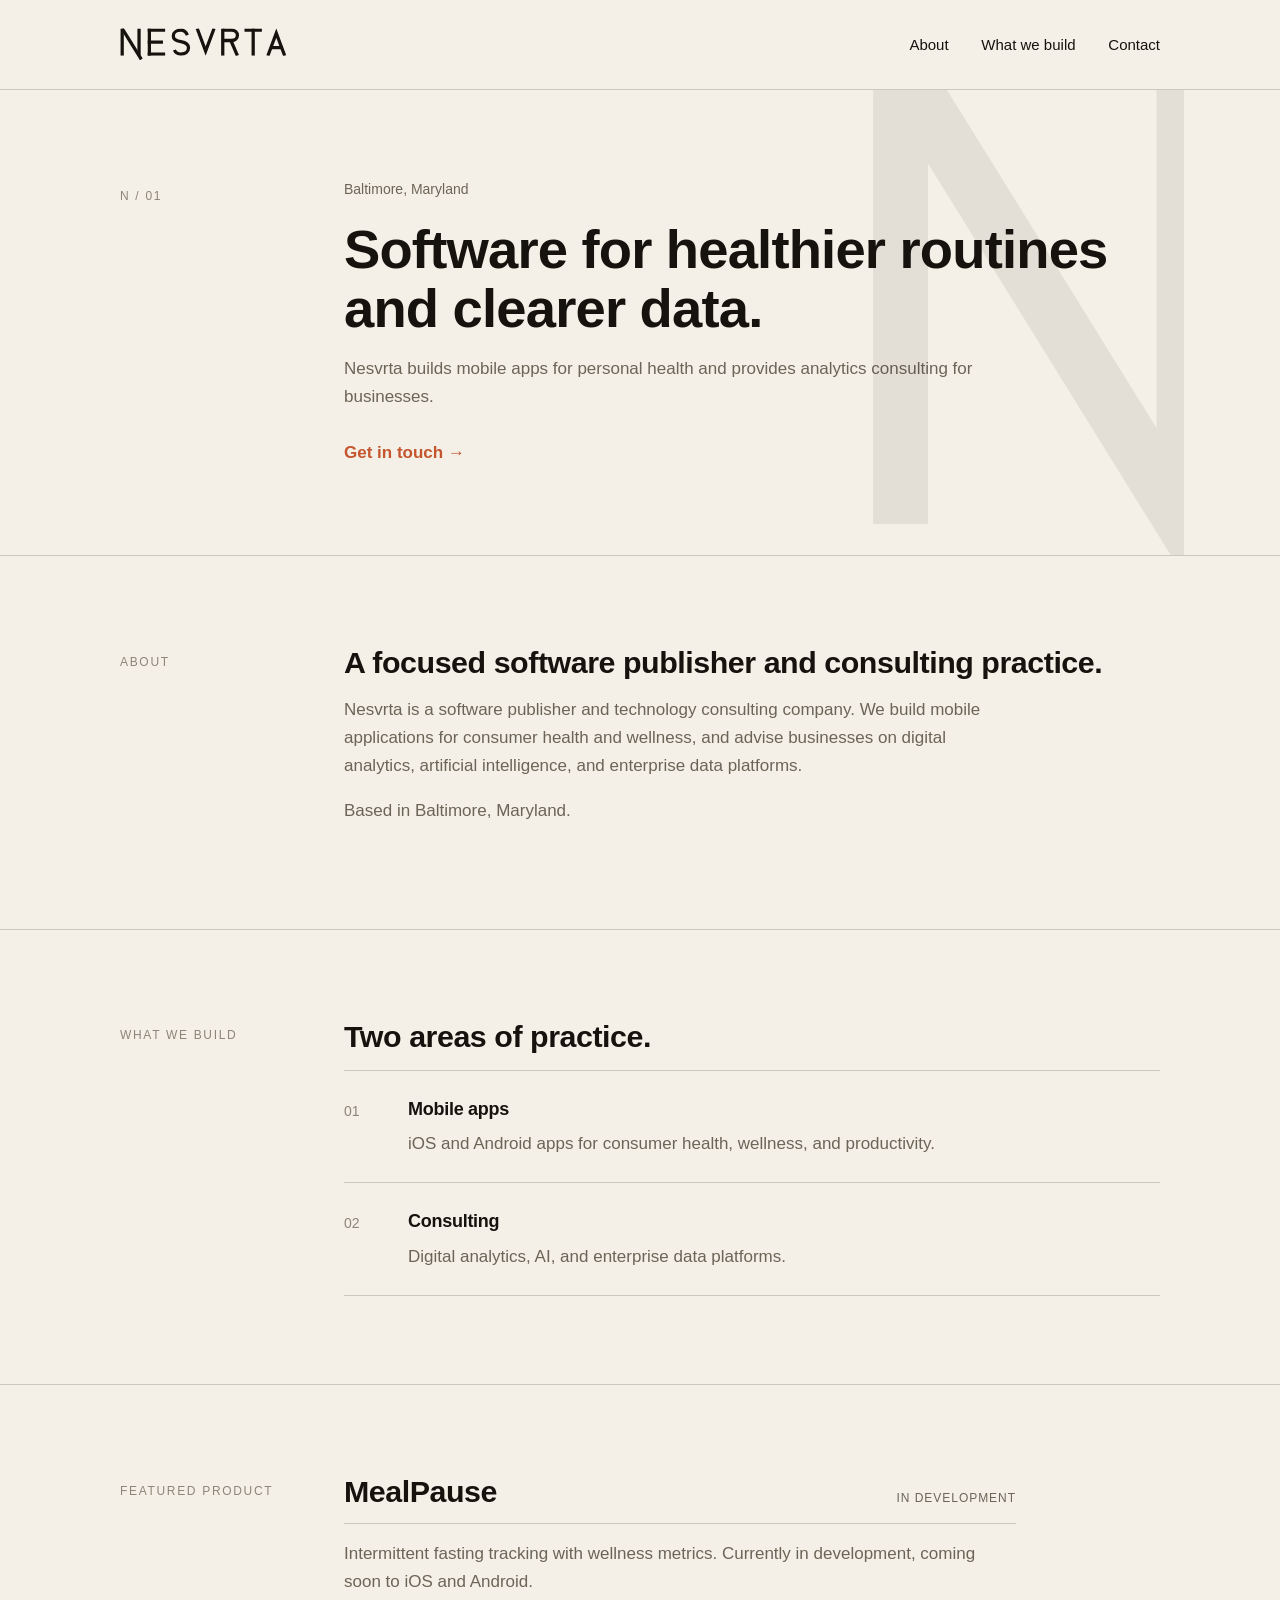
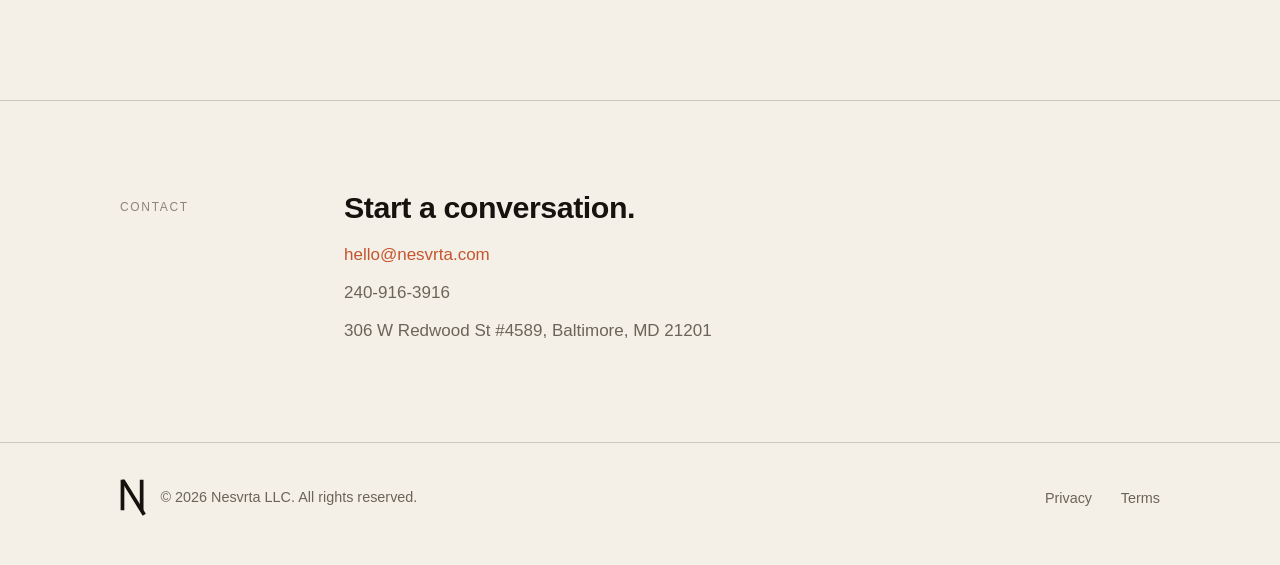
==== index.html @ 9e596c4d "Add files via upload" ====
<!DOCTYPE html>
<html lang="en">
<head>
<meta charset="utf-8">
<meta name="viewport" content="width=device-width, initial-scale=1">
<title>Nesvrta</title>
<meta name="description" content="Nesvrta LLC is a software publisher and technology consulting company based in Baltimore, Maryland.">
<link rel="canonical" href="https://nesvrta.com/">
<link rel="icon" type="image/svg+xml" href="assets/nesvrta-favicon.svg">
<meta property="og:title" content="Nesvrta">
<meta property="og:description" content="Software publisher and technology consulting company. Baltimore, Maryland.">
<meta property="og:url" content="https://nesvrta.com/">
<meta property="og:type" content="website">
<meta property="og:image" content="https://nesvrta.com/assets/og-image.png">
<link rel="stylesheet" href="styles.css">
</head>
<body>
<a class="skip" href="#main">Skip to content</a>

<header class="site">
  <a class="wordmark" href="index.html" aria-label="Nesvrta — home">
    <svg class="logo-svg" xmlns="http://www.w3.org/2000/svg" viewBox="-2 -2 618 122" role="img" aria-label="Nesvrta">
  <defs>
    <clipPath id="bandA"><rect x="-40" y="0" width="760" height="100"/></clipPath>
    <clipPath id="tailA"><rect x="-40" y="0" width="760" height="150"/></clipPath>
  </defs>
  <g fill="none" stroke="#16130F" stroke-width="12" stroke-linecap="butt" stroke-linejoin="miter" stroke-miterlimit="12">
    <g clip-path="url(#bandA)"><path d="M6 0V100"/><path d="M68 0V100"/>
    <path d="M106 0V100"/><path d="M100 6H164"/><path d="M100 50H156"/><path d="M100 94H164"/>
    <path d="M246 24C241 13 233 6 222 6C206 6 194 14 194 27C194 39 204 45 222 48C240 51 250 58 250 71C250 85 238 94 222 94C211 94 202 89 198 79"/>
    <path d="M282 0L313 83L344 0"/>
    <path d="M376 0V100"/><path d="M376 6H408C422 6 430 14 430 25C430 36 422 44 408 44H376"/><path d="M406 44L430 100"/>
    <path d="M456 6H520"/><path d="M488 0V100"/>
    <path d="M542 100L573 17L604 100"/><path d="M550 70H596"/></g>
    <g clip-path="url(#tailA)"><path d="M6 0L76.4 113.6"/></g>
  </g>
</svg>
  </a>
  <nav class="site" aria-label="Primary">
    <a href="#about">About</a>
    <a href="#build">What we build</a>
    <a href="#contact">Contact</a>
  </nav>
</header>
<hr class="rule">

<main id="main">

  <section class="band hero">
    <svg class="watermark" aria-hidden="true" focusable="false" xmlns="http://www.w3.org/2000/svg" viewBox="-2 -2 84 122" >
  <defs>
    <clipPath id="bandW"><rect x="-40" y="0" width="760" height="100"/></clipPath>
    <clipPath id="tailW"><rect x="-40" y="0" width="760" height="150"/></clipPath>
  </defs>
  <g fill="none" stroke="#16130F" stroke-width="12" stroke-linecap="butt" stroke-linejoin="miter" stroke-miterlimit="12">
    <g clip-path="url(#bandW)"><path d="M6 0V100"/><path d="M68 0V100"/></g>
    <g clip-path="url(#tailW)"><path d="M6 0L76.4 113.6"/></g>
  </g>
</svg>

    <div class="label" aria-hidden="true">N&nbsp;/&nbsp;01</div>
    <div>
      <p class="eyebrow">Baltimore, Maryland</p>
      <h1>Software for healthier routines and&nbsp;clearer&nbsp;data.</h1>
      <p class="muted">Nesvrta builds mobile apps for personal health and provides analytics consulting for businesses.</p>
      <a class="cta" href="#contact">Get in touch</a>
    </div>
  </section>
  <hr class="rule">

  <section class="band" id="about">
    <div class="label">About</div>
    <div>
      <h2>A focused software publisher and consulting practice.</h2>
      <p class="muted">Nesvrta is a software publisher and technology consulting company. We build mobile applications for consumer health and wellness, and advise businesses on digital analytics, artificial intelligence, and enterprise data platforms.</p>
      <p class="muted">Based in Baltimore, Maryland.</p>
    </div>
  </section>
  <hr class="rule">

  <section class="band" id="build">
    <div class="label">What we build</div>
    <div>
      <h2>Two areas of practice.</h2>
      <ol class="practices">
        <li>
          <span class="num" aria-hidden="true">01</span>
          <div>
            <h3>Mobile apps</h3>
            <p>iOS and Android apps for consumer health, wellness, and productivity.</p>
          </div>
        </li>
        <li>
          <span class="num" aria-hidden="true">02</span>
          <div>
            <h3>Consulting</h3>
            <p>Digital analytics, AI, and enterprise data platforms.</p>
          </div>
        </li>
      </ol>
    </div>
  </section>
  <hr class="rule">

  <section class="band" id="product">
    <div class="label">Featured product</div>
    <div>
      <div class="product-head">
        <h2 style="margin:0">MealPause</h2>
        <span class="pill">In development</span>
      </div>
      <p class="muted">Intermittent fasting tracking with wellness metrics. Currently in development, coming soon to iOS and Android.</p>
    </div>
  </section>
  <hr class="rule">

  <section class="band" id="contact">
    <div class="label">Contact</div>
    <div>
      <h2>Start a conversation.</h2>
      <ul class="contact-lines">
        <li><a href="mailto:hello@nesvrta.com">hello@nesvrta.com</a></li>
        <li class="muted">240-916-3916</li>
        <li class="muted">306 W Redwood St #4589, Baltimore, MD 21201</li>
      </ul>
    </div>
  </section>

</main>
<hr class="rule">

<footer class="site">
  <div class="foot-left">
    <span class="mark" aria-hidden="true"><svg class="logo-svg" xmlns="http://www.w3.org/2000/svg" viewBox="-2 -2 84 122" role="img" aria-label="Nesvrta">
  <defs>
    <clipPath id="bandB"><rect x="-40" y="0" width="760" height="100"/></clipPath>
    <clipPath id="tailB"><rect x="-40" y="0" width="760" height="150"/></clipPath>
  </defs>
  <g fill="none" stroke="#16130F" stroke-width="12" stroke-linecap="butt" stroke-linejoin="miter" stroke-miterlimit="12">
    <g clip-path="url(#bandB)"><path d="M6 0V100"/><path d="M68 0V100"/></g>
    <g clip-path="url(#tailB)"><path d="M6 0L76.4 113.6"/></g>
  </g>
</svg></span>
    <span>&copy; 2026 Nesvrta LLC. All rights reserved.</span>
  </div>
  <nav aria-label="Legal">
    <a href="privacy.html">Privacy</a>
    <a href="terms.html">Terms</a>
  </nav>
</footer>

</body>
</html>
---- styles.css ----
/* ============================================================
   Nesvrta LLC — nesvrta.com
   Palette and rules per brand README:
   Ink #16130F · Paper #F4F0E7 · Clay #C4552E · Stone #8C8578
   ============================================================ */

:root {
  --ink:   #16130F;
  --paper: #F4F0E7;
  --clay:  #C4552E;
  --stone: #8C8578;          /* decorative: hairlines, large labels */
  --stone-text: #6B6558;     /* readable secondary text (AA on paper) */
  --hairline: rgba(22, 19, 15, 0.18);
  --max: 68rem;
  --rail: 11rem;             /* left label rail on wide screens */
}

@media (prefers-color-scheme: dark) {
  :root {
    --ink:   #F4F0E7;        /* roles swap: paper strokes on ink ground */
    --paper: #16130F;
    --clay:  #D96B43;        /* clay lifted slightly for dark contrast */
    --stone: #8C8578;
    --stone-text: #A69E8F;
    --hairline: rgba(244, 240, 231, 0.22);
  }
}

* { box-sizing: border-box; }

html { scroll-behavior: smooth; }
@media (prefers-reduced-motion: reduce) {
  html { scroll-behavior: auto; }
  *, *::before, *::after { animation: none !important; transition: none !important; }
}

body {
  margin: 0;
  background: var(--paper);
  color: var(--ink);
  font-family: -apple-system, BlinkMacSystemFont, "Segoe UI", Roboto,
               "Helvetica Neue", Arial, sans-serif;
  font-size: 1.0625rem;
  line-height: 1.65;
  -webkit-font-smoothing: antialiased;
  text-rendering: optimizeLegibility;
}

/* --- logo SVGs inherit theme ---------------------------------- */
.logo-svg g[stroke] { stroke: var(--ink); }

/* --- header ---------------------------------------------------- */
header.site {
  display: flex;
  align-items: center;
  justify-content: space-between;
  gap: 2rem;
  max-width: var(--max);
  margin: 0 auto;
  padding: 1.75rem 1.5rem;
}
header.site .wordmark {
  display: block;
  line-height: 0;
  color: var(--ink);
}
header.site .wordmark svg {
  width: clamp(120px, 16vw, 168px);  /* never below the 90px minimum */
  height: auto;
  display: block;
}
nav.site a {
  color: var(--ink);
  text-decoration: none;
  font-size: 0.9375rem;
  margin-left: 1.75rem;
}
nav.site a:hover { color: var(--clay); }
nav.site a:focus-visible,
a:focus-visible {
  outline: 2px solid var(--clay);
  outline-offset: 3px;
  border-radius: 1px;
}

.rule { border: 0; border-top: 1px solid var(--hairline); margin: 0; }

/* --- sections: label rail + content ---------------------------- */
main { display: block; }

section.band {
  max-width: var(--max);
  margin: 0 auto;
  padding: 5.5rem 1.5rem;
  display: grid;
  grid-template-columns: var(--rail) 1fr;
  gap: 2rem 3rem;
}
@media (max-width: 46rem) {
  section.band { grid-template-columns: 1fr; padding: 3.5rem 1.25rem; gap: 1.25rem; }
}

.label {
  font-size: 0.75rem;
  letter-spacing: 0.14em;
  text-transform: uppercase;
  color: var(--stone);
  padding-top: 0.55rem;
}

h1, h2, h3 { font-weight: 650; letter-spacing: -0.015em; margin: 0 0 1rem; }
h1 { font-size: clamp(2.1rem, 5.4vw, 3.4rem); line-height: 1.08; }
h2 { font-size: clamp(1.45rem, 3vw, 1.9rem); line-height: 1.2; }
h3 { font-size: 1.125rem; margin-bottom: 0.35rem; }

p  { margin: 0 0 1rem; max-width: 42rem; }
.muted { color: var(--stone-text); }

a.inline, main a:not(.btn):not(.item-row) {
  color: var(--clay);
  text-decoration: none;
}
main a:not(.btn):hover { text-decoration: underline; text-underline-offset: 3px; }

/* --- hero ------------------------------------------------------- */
.hero { position: relative; overflow: hidden; }
.hero .eyebrow {
  font-size: 0.875rem;
  color: var(--stone-text);
  margin-bottom: 1.25rem;
}
.hero .cta {
  display: inline-block;
  margin-top: 0.75rem;
  color: var(--clay);
  font-weight: 600;
  text-decoration: none;
}
.hero .cta::after { content: " \2192"; }
.hero .cta:hover { text-decoration: underline; text-underline-offset: 3px; }

/* the signature: the N's own diagonal, drawn once, faint, off-canvas right */
.hero .watermark {
  position: absolute;
  right: -4rem;
  top: -2rem;
  width: clamp(220px, 30vw, 420px);
  opacity: 0.07;
  pointer-events: none;
}
.hero .watermark g[stroke] { stroke: var(--ink); }

/* --- practice list ---------------------------------------------- */
ol.practices { list-style: none; margin: 0; padding: 0; }
ol.practices li {
  display: grid;
  grid-template-columns: 3rem 1fr;
  gap: 1rem;
  padding: 1.5rem 0;
  border-top: 1px solid var(--hairline);
}
ol.practices li:last-child { border-bottom: 1px solid var(--hairline); }
ol.practices .num { color: var(--stone); font-size: 0.875rem; padding-top: 0.3rem; }
ol.practices p { margin: 0; color: var(--stone-text); }

/* --- featured product ------------------------------------------- */
.product-head {
  display: flex;
  align-items: baseline;
  justify-content: space-between;
  gap: 1rem;
  border-bottom: 1px solid var(--hairline);
  padding-bottom: 0.85rem;
  margin-bottom: 1rem;
  max-width: 42rem;
}
.pill {
  font-size: 0.75rem;
  letter-spacing: 0.08em;
  text-transform: uppercase;
  color: var(--stone-text);
  white-space: nowrap;
}

/* --- contact ----------------------------------------------------- */
.contact-lines { list-style: none; margin: 0; padding: 0; }
.contact-lines li { margin-bottom: 0.6rem; }

/* --- footer ------------------------------------------------------ */
footer.site {
  max-width: var(--max);
  margin: 0 auto;
  padding: 2.25rem 1.5rem 3rem;
  display: flex;
  align-items: center;
  justify-content: space-between;
  gap: 1.5rem;
  flex-wrap: wrap;
}
footer.site .foot-left {
  display: flex;
  align-items: center;
  gap: 0.9rem;
  color: var(--stone-text);
  font-size: 0.9rem;
}
footer.site .mark svg { width: 26px; height: auto; display: block; }
footer.site nav a {
  color: var(--stone-text);
  font-size: 0.9rem;
  text-decoration: none;
  margin-left: 1.5rem;
}
footer.site nav a:hover { color: var(--clay); }

/* --- legal pages -------------------------------------------------- */
article.legal {
  max-width: 44rem;
  margin: 0 auto;
  padding: 3.5rem 1.5rem 5rem;
}
article.legal h1 { font-size: clamp(1.7rem, 4vw, 2.3rem); }
article.legal h2 { font-size: 1.25rem; margin-top: 2.25rem; }
article.legal h3 { font-size: 1.05rem; margin-top: 1.5rem; }
article.legal .effective { color: var(--stone-text); margin-bottom: 2rem; }
article.legal ul { padding-left: 1.25rem; }
article.legal li { margin-bottom: 0.4rem; }
article.legal address { font-style: normal; line-height: 1.7; }

/* --- skip link ----------------------------------------------------- */
.skip {
  position: absolute; left: -9999px; top: 0;
  background: var(--ink); color: var(--paper);
  padding: 0.5rem 1rem; z-index: 10;
}
.skip:focus { left: 0.5rem; top: 0.5rem; }

@media (max-width: 46rem) {
  header.site { padding: 1.25rem 1.25rem; }
  nav.site a { margin-left: 1rem; font-size: 0.875rem; white-space: nowrap; }
}
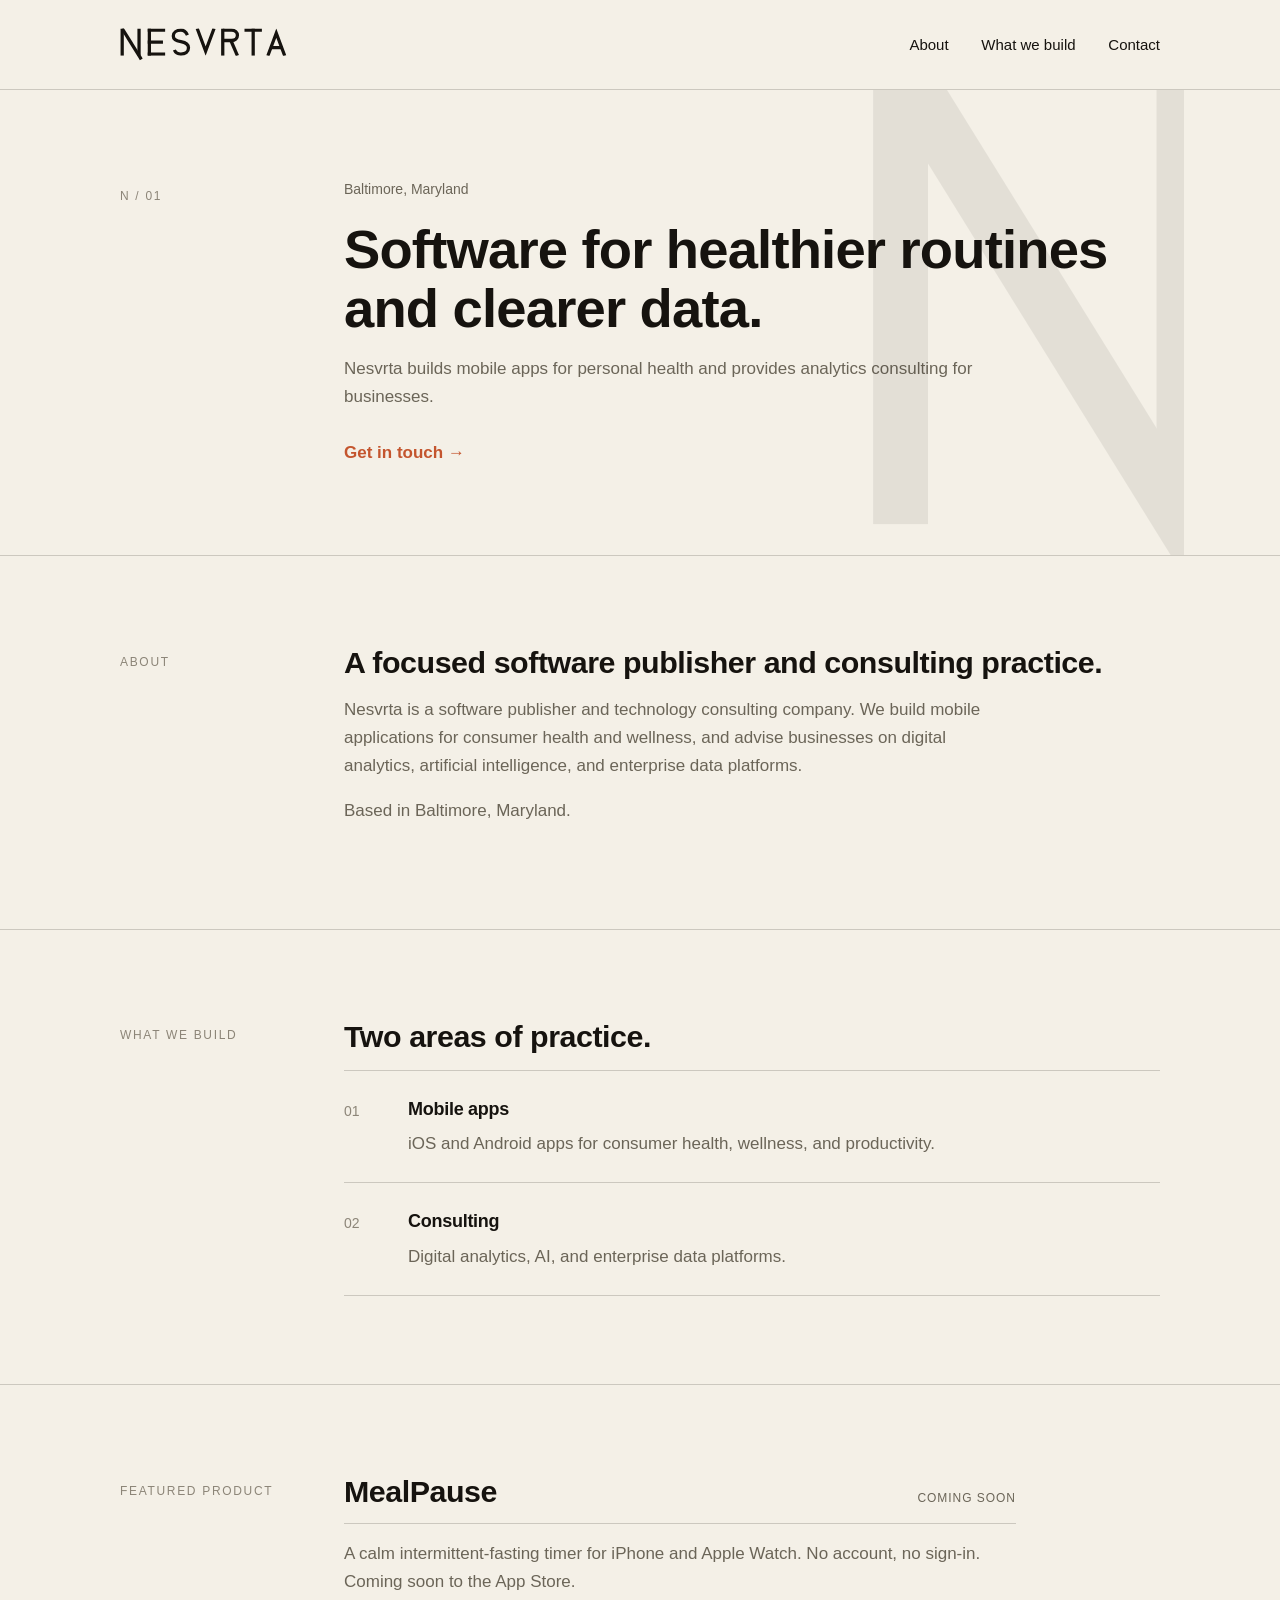
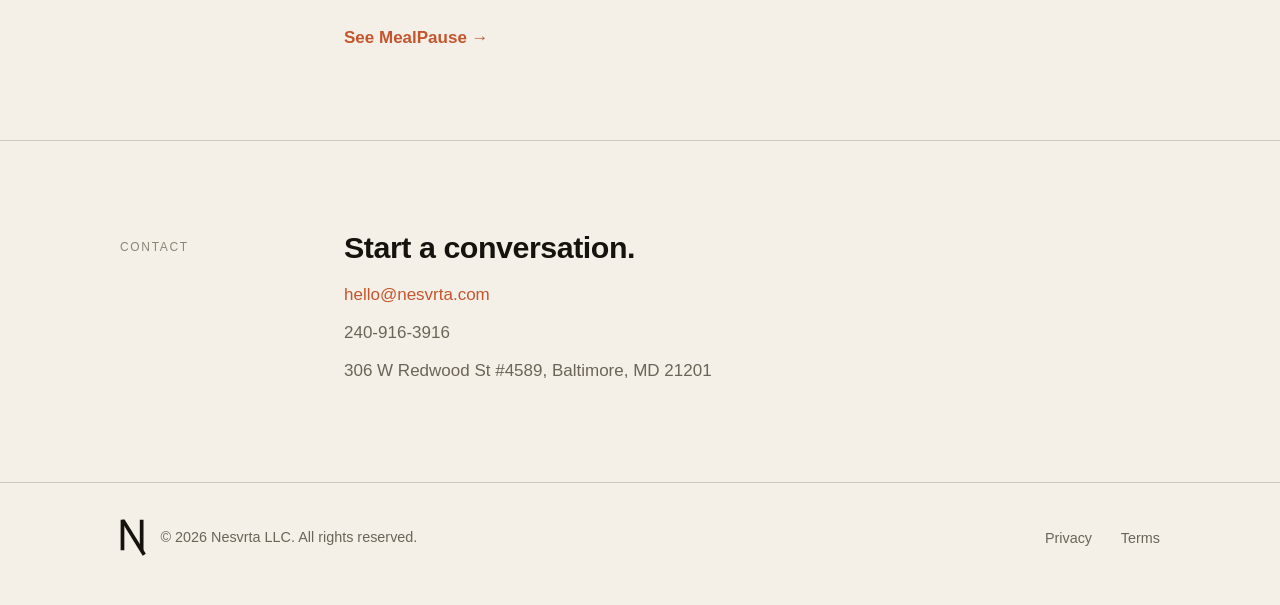
==== commit 722f61be: "Home page — the MealPause block: Coming soon, a link to /mealpause/, the corrected text (D-057) Only" ====
--- a/index.html
+++ b/index.html
@@ -106,10 +106,11 @@
     <div class="label">Featured product</div>
     <div>
       <div class="product-head">
-        <h2 style="margin:0">MealPause</h2>
-        <span class="pill">In development</span>
+        <h2 style="margin:0"><a href="/mealpause/" style="color:inherit">MealPause</a></h2>
+        <span class="pill">Coming soon</span>
       </div>
-      <p class="muted">Intermittent fasting tracking with wellness metrics. Currently in development, coming soon to iOS and Android.</p>
+      <p class="muted">A calm intermittent-fasting timer for iPhone and Apple Watch. No account, no sign-in. Coming soon to the App Store.</p>
+      <a href="/mealpause/" style="display:inline-block;margin-top:0.75rem;font-weight:600">See MealPause <span aria-hidden="true">&#8594;</span></a>
     </div>
   </section>
   <hr class="rule">
